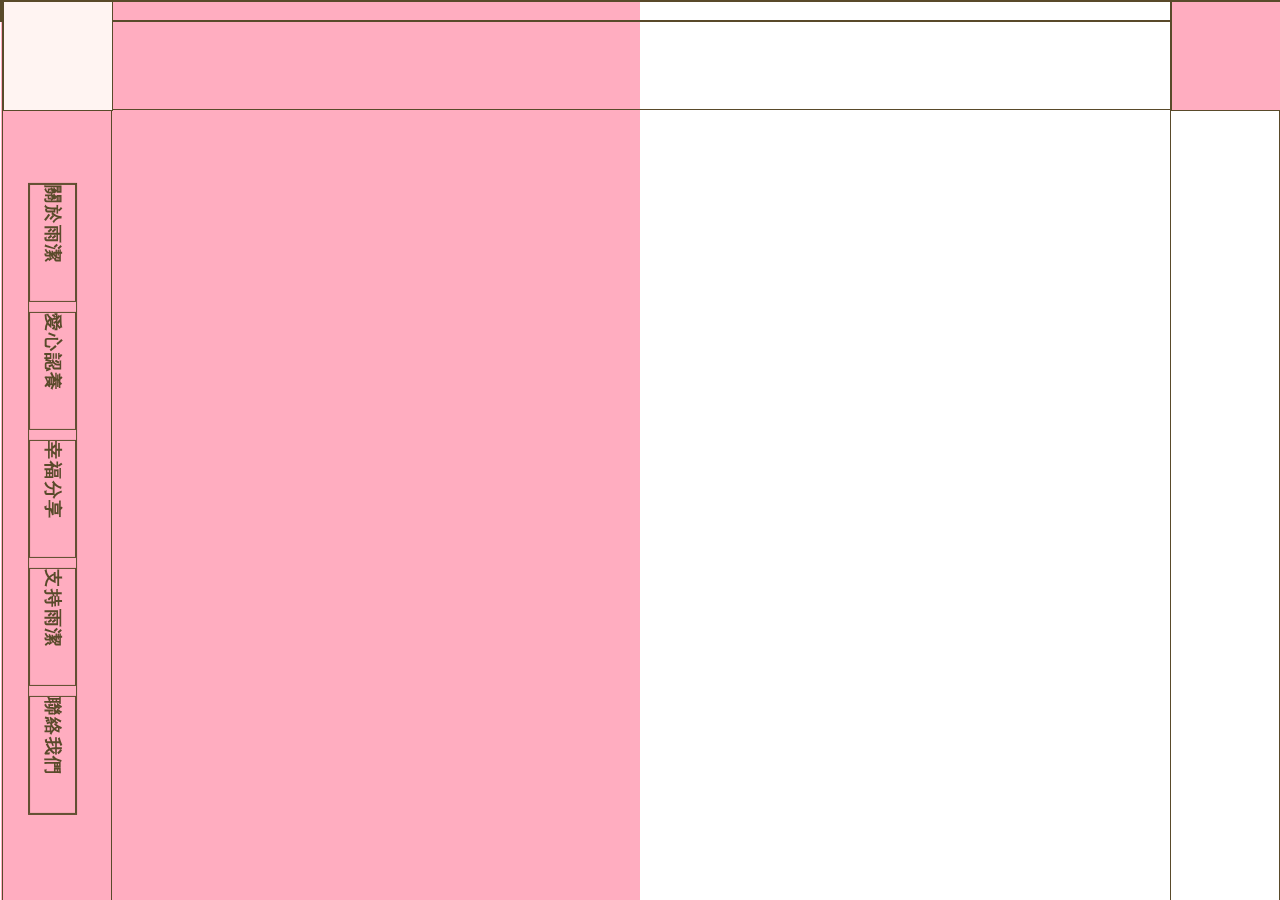
==== about.html @ 796413eb "0829  建立小區塊pug" ====
<!DOCTYPE html>
<html lang="zh">
  <head>
    <meta charset="UTF-8" name="viewport" content="width=device-width, initial-scale=1.0, user-scalable=no"/>
    <title>林雨潔貓咪中途之家 | 關於雨潔</title>
    <link rel="stylesheet" href="style.css"/>
    <inculde>burger.html</inculde>
    <input type="checkbox" id="burger"/>
    <div class="burger"><a href="about.html"><img src="imgs/icon1.svg" alt="icon1"/>
        <h6>關於雨潔</h6></a><a href="#"><img src="imgs/icon2.svg" alt="icon2"/>
        <h6>愛心認養</h6></a><a href="#"><img src="imgs/icon3.svg" alt="icon3"/>
        <h6>幸福分享</h6></a><a href="#"><img src="imgs/icon4.svg" alt="icon4"/>
        <h6>支持雨潔</h6></a><a href="#"><img src="imgs/icon5.svg" alt="icon5"/>
        <h6>聯絡我們</h6></a><a class="x" href="#">&#10005</a>
    </div>
  </head>
  <body>
<div class="boxu"></div>
<div class="boxl">
  <div class="box1">
    <label for="burger">&#9776</label>
  </div>
</div>
<div class="boxr">
  <div class="box2"></div>
</div>
<div class="menu"><a href="#">關於雨潔</a><a href="#">愛心認養</a><a href="#">幸福分享</a><a href="#">支持雨潔</a><a href="#">聯絡我們</a></div>
  </body>
</html>
---- style.css ----
@charset "UTF-8";
html, body {
  background: -webkit-gradient(linear, left top, right top, color-stop(50%, #ffadc0), color-stop(0%, #fff));
  background: linear-gradient(to right, #ffadc0 50%, #fff 0%);
  /* 粉色#ffadc0 膚色#fff4f2 */
}

* {
  border: 0.1px solid #594a2a;
  font-family: 微軟正黑體;
  text-decoration: none;
  font-weight: bold;
  color: #594a2a;
  margin: 0;
  padding: 0;
}

/* 裝飾背景 */
.boxu {
  width: 100vw;
  height: 12vh;
  position: fixed;
  top: 0;
}

.boxl {
  height: 100vh;
  width: 12vh;
  position: fixed;
  top: 0;
}

.box1 {
  background-color: #fff4f2;
  height: 12vh;
  width: 12vh;
}

.boxr {
  height: 100vh;
  width: 12vh;
  position: fixed;
  top: 0;
  right: 0;
}

.box2 {
  background-color: #ffadc0;
  height: 12vh;
  width: 12vh;
}

/* 選單 顯示 */
.menu {
  width: 70vh;
  display: -ms-grid;
  display: grid;
  -ms-grid-columns: 1fr 1fr 1fr 1fr 1fr;
      grid-template-columns: 1fr 1fr 1fr 1fr 1fr;
  grid-gap: 10px;
  position: fixed;
  z-index: 10;
  top: 55%;
  -webkit-transform: translate(-42%, -42%) rotate(90deg);
          transform: translate(-42%, -42%) rotate(90deg);
}

.menu a {
  display: inline;
  font-size: 18px;
  letter-spacing: 0.1em;
  line-height: 5vh;
}

/* 選單 漢堡選單 */
.box1 label {
  display: none;
  width: 8vh;
  height: 8vh;
  text-align: center;
  line-height: 8vh;
  font-size: 30px;
}

.burger {
  display: none;
  background-color: rgba(89, 74, 42, 0.9);
  width: 100vw;
  height: 100vh;
  padding: 5vh 0;
  position: fixed;
  top: 0;
  left: 0;
  z-index: 14;
}

.burger a {
  text-align: center;
}

.burger h6 {
  font-size: 24px;
  color: #ffffff;
  margin-bottom: 20px;
}

.burger img {
  display: block;
  width: 5vh;
  margin: 0 auto;
}

.burger .x {
  display: block;
  color: #ffffff;
  font-size: 50px;
  text-align: center;
}

/* 內容區域 */
#title {
  width: 230px;
  position: fixed;
  z-index: 12;
  top: 50%;
  left: 15.8%;
}

#title h1 {
  font-size: 32px;
}

#title h1 span {
  display: block;
  font-size: 64px;
}

.pic {
  background-color: #fff4f2;
  width: 65vw;
  height: 76vh;
  position: fixed;
  top: 12vh;
  right: 12vh;
}

#content {
  background-color: rgba(89, 74, 42, 0.4);
  width: 650px;
  position: fixed;
  bottom: 0;
  right: 0;
}

#content h2 {
  margin: 40px 100px;
  color: #ffffff;
  text-align: center;
  letter-spacing: 0.5em;
}

#content hr {
  margin: 15px 0;
}

#content p {
  font-size: 16px;
  text-indent: 2em;
  color: #ffffff;
  margin: 0 5px;
  text-align: justify;
  line-height: 1.7em;
  letter-spacing: 0.1em;
}

@media screen and (max-width: 1023px) {
  .box1 label {
    display: inline-block;
  }
  .burger {
    display: none;
  }
  #burger:checked + .burger {
    display: inline-block;
  }
  .boxu {
    height: 8vh;
  }
  .boxl {
    width: 8vh;
  }
  .box1 {
    height: 8vh;
    width: 8vh;
  }
  .boxr {
    width: 8vh;
  }
  .box2 {
    height: 8vh;
    width: 8vh;
  }
  .menu {
    display: none;
  }
  #title {
    position: fixed;
    top: 30%;
    left: 10.8%;
  }
  #title h1 {
    font-size: 32px;
  }
  #title h1 span {
    font-size: 64px;
  }
  .pic {
    width: 65.4vw;
    height: 84vh;
    position: fixed;
    top: 8vh;
    right: 8vh;
  }
  #content {
    width: 85vw;
  }
  #content h2 {
    margin: 30px 50px;
  }
  #content hr {
    margin: 10px 0;
  }
}

@media screen and (max-width: 767px) {
  #content {
    width: 100vw;
  }
  #content h2 {
    margin: 15px 20px;
    letter-spacing: 0.2em;
  }
  #content hr {
    margin: 5px 0;
  }
  #content p {
    margin: 0 3px;
    line-height: 1.3em;
  }
}
/*# sourceMappingURL=style.css.map */
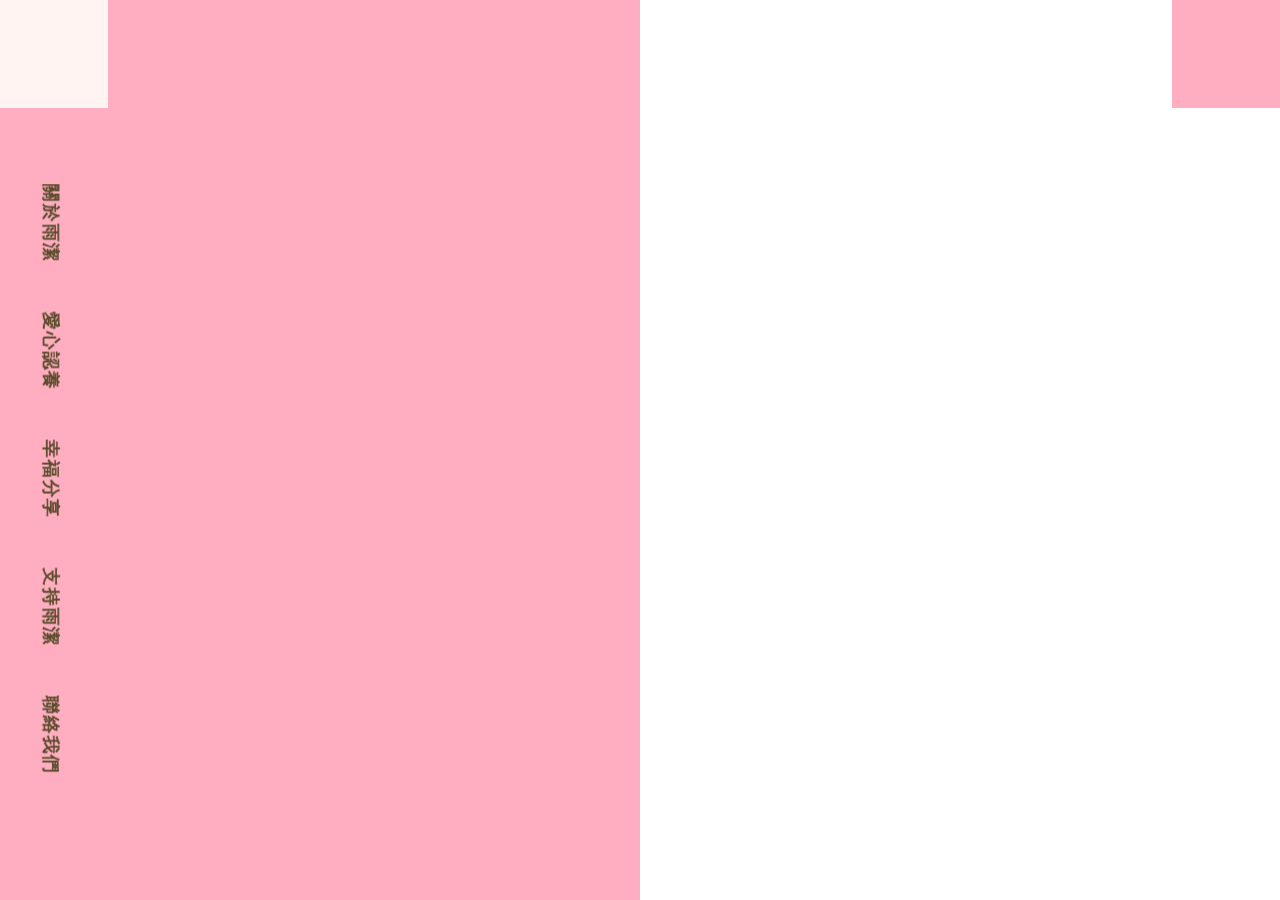
==== commit c774c2f7: "0829 QQQ" ====
--- a/about.html
+++ b/about.html
@@ -4,7 +4,6 @@
     <meta charset="UTF-8" name="viewport" content="width=device-width, initial-scale=1.0, user-scalable=no"/>
     <title>林雨潔貓咪中途之家 | 關於雨潔</title>
     <link rel="stylesheet" href="style.css"/>
-    <inculde>burger.html</inculde>
     <input type="checkbox" id="burger"/>
     <div class="burger"><a href="about.html"><img src="imgs/icon1.svg" alt="icon1"/>
         <h6>關於雨潔</h6></a><a href="#"><img src="imgs/icon2.svg" alt="icon2"/>
@@ -22,8 +21,8 @@
   </div>
 </div>
 <div class="boxr">
-  <div class="box2"></div>
+  <div class="box2"> </div>
 </div>
-<div class="menu"><a href="#">關於雨潔</a><a href="#">愛心認養</a><a href="#">幸福分享</a><a href="#">支持雨潔</a><a href="#">聯絡我們</a></div>
+<div class="menu"><a href="about.html">關於雨潔</a><a href="#">愛心認養</a><a href="#">幸福分享</a><a href="#">支持雨潔</a><a href="#">聯絡我們</a></div>
   </body>
 </html>--- a/style.css
+++ b/style.css
@@ -6,7 +6,6 @@
 }
 
 * {
-  border: 0.1px solid #594a2a;
   font-family: 微軟正黑體;
   text-decoration: none;
   font-weight: bold;
@@ -24,7 +23,6 @@
 }
 
 .boxl {
-  height: 100vh;
   width: 12vh;
   position: fixed;
   top: 0;
@@ -37,7 +35,6 @@
 }
 
 .boxr {
-  height: 100vh;
   width: 12vh;
   position: fixed;
   top: 0;
@@ -144,6 +141,14 @@
   right: 12vh;
 }
 
+.pic #cat-banner {
+  background-image: url(imgs/cat02.png);
+  background-repeat: no-repeat;
+  background-position: 50% 10%;
+  background-size: 100%;
+  height: 100%;
+}
+
 #content {
   background-color: rgba(89, 74, 42, 0.4);
   width: 650px;
@@ -205,7 +210,7 @@
   }
   #title {
     position: fixed;
-    top: 30%;
+    top: 15%;
     left: 10.8%;
   }
   #title h1 {
@@ -221,6 +226,9 @@
     top: 8vh;
     right: 8vh;
   }
+  .pic #cat-banner {
+    background-position: 50% 80%;
+  }
   #content {
     width: 85vw;
   }
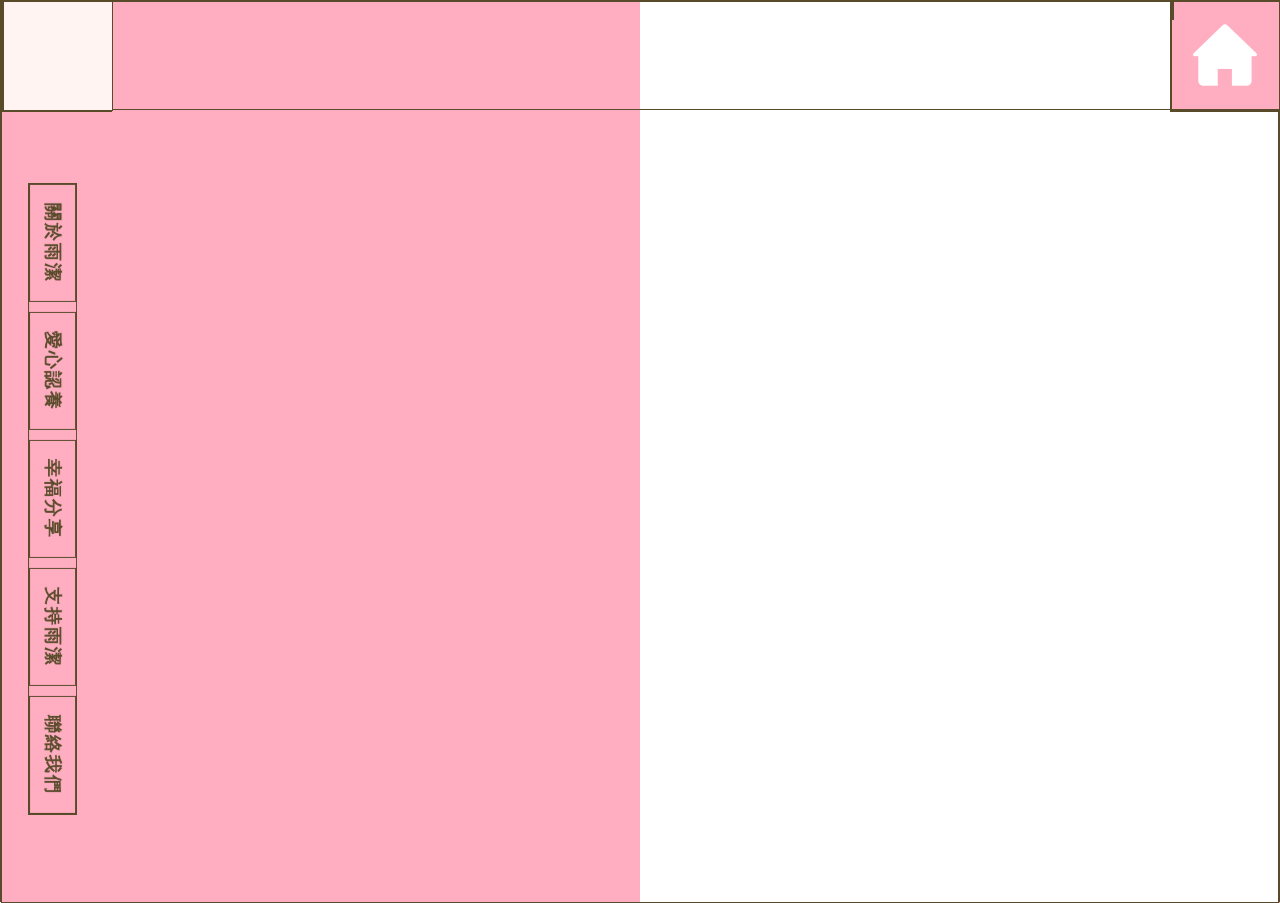
==== commit ec85c79e: "加上home hover" ====
--- a/about.html
+++ b/about.html
@@ -21,7 +21,8 @@
   </div>
 </div>
 <div class="boxr">
-  <div class="box2"> </div>
+  <div class="box2"> <a href="index.html">
+      <div class="home"></div></a></div>
 </div>
 <div class="menu"><a href="about.html">關於雨潔</a><a href="#">愛心認養</a><a href="#">幸福分享</a><a href="#">支持雨潔</a><a href="#">聯絡我們</a></div>
   </body>
--- a/style.css
+++ b/style.css
@@ -1,11 +1,13 @@
 @charset "UTF-8";
 html, body {
+  height: 100vh;
   background: -webkit-gradient(linear, left top, right top, color-stop(50%, #ffadc0), color-stop(0%, #fff));
   background: linear-gradient(to right, #ffadc0 50%, #fff 0%);
   /* 粉色#ffadc0 膚色#fff4f2 */
 }
 
 * {
+  border: 0.1px solid #594a2a;
   font-family: 微軟正黑體;
   text-decoration: none;
   font-weight: bold;
@@ -41,10 +43,21 @@
   right: 0;
 }
 
-.box2 {
+.boxr .box2 {
   background-color: #ffadc0;
   height: 12vh;
   width: 12vh;
+}
+
+.home {
+  background-image: url(imgs/home.png);
+  background-repeat: no-repeat;
+  background-position: center;
+  width: 12vh;
+  height: 12vh;
+  position: fixed;
+  top: 0;
+  right: 0;
 }
 
 /* 選單 顯示 */
@@ -67,6 +80,11 @@
   font-size: 18px;
   letter-spacing: 0.1em;
   line-height: 5vh;
+  text-align: center;
+}
+
+.menu a:hover {
+  background-color: rgba(255, 255, 255, 0.8);
 }
 
 /* 選單 漢堡選單 */
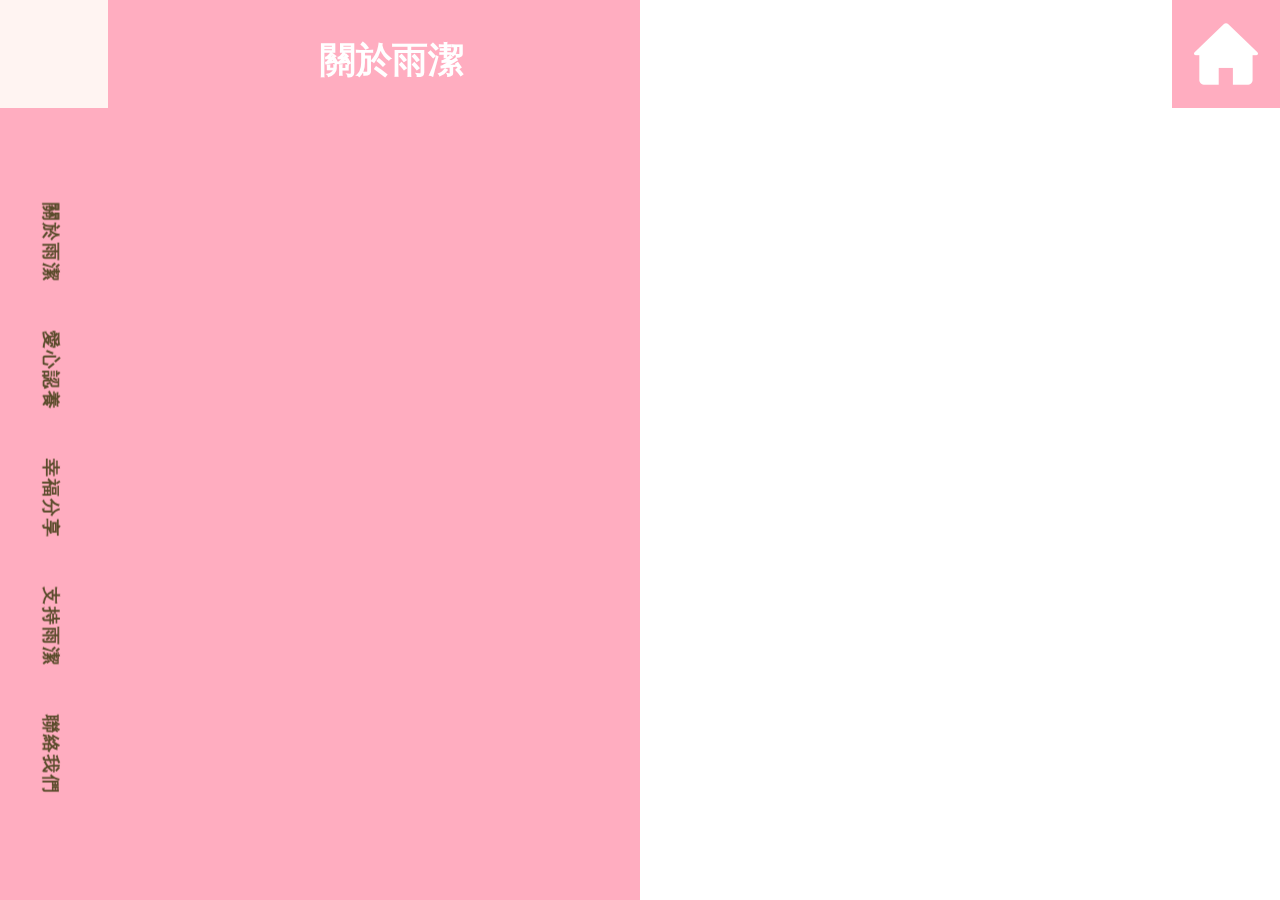
==== commit 5f82b866: "關於我 標題" ====
--- a/about.html
+++ b/about.html
@@ -24,6 +24,6 @@
   <div class="box2"> <a href="index.html">
       <div class="home"></div></a></div>
 </div>
-<div class="menu"><a href="about.html">關於雨潔</a><a href="#">愛心認養</a><a href="#">幸福分享</a><a href="#">支持雨潔</a><a href="#">聯絡我們</a></div>
+<div class="menu"><a href="about.html">關於雨潔</a><a href="#">愛心認養</a><a href="#">幸福分享</a><a href="#">支持雨潔</a><a href="#">聯絡我們</a></div><span class="pgname">關於雨潔</span>
   </body>
 </html>--- a/style.css
+++ b/style.css
@@ -7,7 +7,6 @@
 }
 
 * {
-  border: 0.1px solid #594a2a;
   font-family: 微軟正黑體;
   text-decoration: none;
   font-weight: bold;
@@ -49,7 +48,7 @@
   width: 12vh;
 }
 
-.home {
+.boxr .box2 .home {
   background-image: url(imgs/home.png);
   background-repeat: no-repeat;
   background-position: center;
@@ -84,7 +83,7 @@
 }
 
 .menu a:hover {
-  background-color: rgba(255, 255, 255, 0.8);
+  background-color: #fff4f2;
 }
 
 /* 選單 漢堡選單 */
@@ -196,6 +195,14 @@
   letter-spacing: 0.1em;
 }
 
+.pgname {
+  color: #fff;
+  font-size: 36px;
+  position: fixed;
+  top: 4vh;
+  left: 25%;
+}
+
 @media screen and (max-width: 1023px) {
   .box1 label {
     display: inline-block;
@@ -219,9 +226,13 @@
   .boxr {
     width: 8vh;
   }
-  .box2 {
-    height: 8vh;
-    width: 8vh;
+  .boxr .box2 {
+    height: 8vh;
+    width: 8vh;
+  }
+  .boxr .box2 .home {
+    width: 8vh;
+    height: 8vh;
   }
   .menu {
     display: none;
@@ -256,6 +267,11 @@
   #content hr {
     margin: 10px 0;
   }
+  .pgname {
+    font-size: 24px;
+    position: fixed;
+    top: 2.5vh;
+  }
 }
 
 @media screen and (max-width: 767px) {
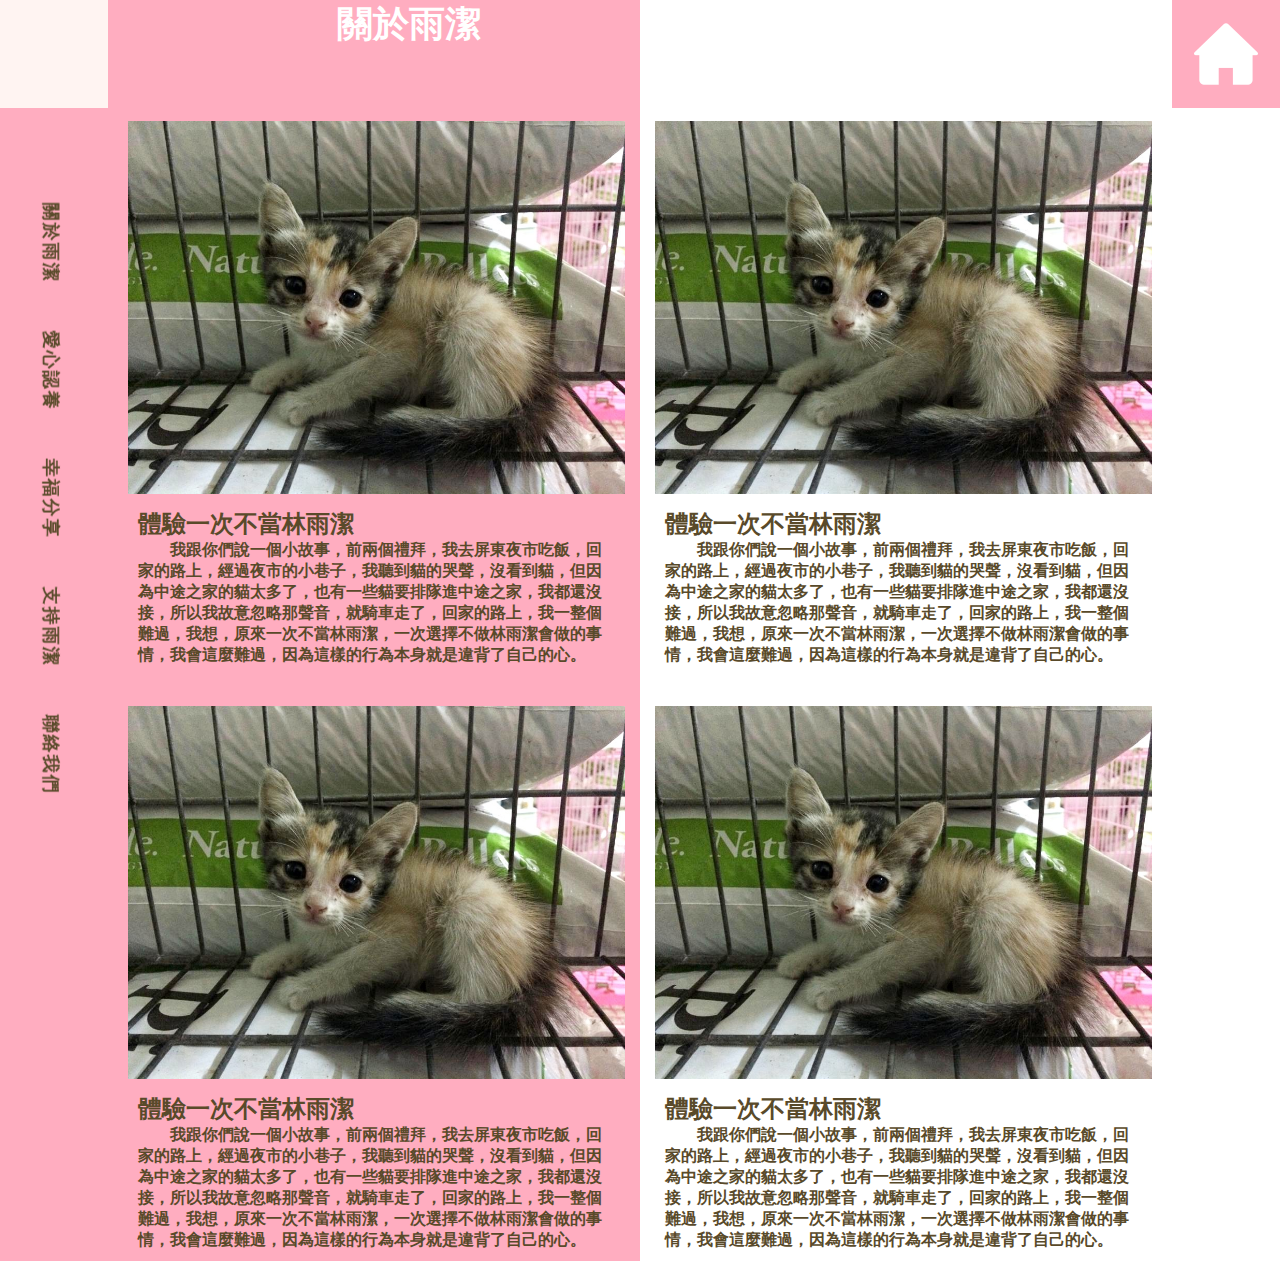
==== commit d4c9da5b: "190910" ====
--- a/about.html
+++ b/about.html
@@ -25,5 +25,27 @@
       <div class="home"></div></a></div>
 </div>
 <div class="menu"><a href="about.html">關於雨潔</a><a href="#">愛心認養</a><a href="#">幸福分享</a><a href="#">支持雨潔</a><a href="#">聯絡我們</a></div><span class="pgname">關於雨潔</span>
+    <section id="course">
+      <div><img src="imgs/about01.png" alt="示意圖"/>
+        <div class="text"><span>體驗一次不當林雨潔</span>
+          <p>我跟你們說一個小故事，前兩個禮拜，我去屏東夜市吃飯，回家的路上，經過夜市的小巷子，我聽到貓的哭聲，沒看到貓，但因為中途之家的貓太多了，也有一些貓要排隊進中途之家，我都還沒接，所以我故意忽略那聲音，就騎車走了，回家的路上，我一整個難過，我想，原來一次不當林雨潔，一次選擇不做林雨潔會做的事情，我會這麼難過，因為這樣的行為本身就是違背了自己的心。</p>
+        </div>
+      </div>
+      <div><img src="imgs/about01.png" alt="示意圖"/>
+        <div class="text"><span>體驗一次不當林雨潔</span>
+          <p>我跟你們說一個小故事，前兩個禮拜，我去屏東夜市吃飯，回家的路上，經過夜市的小巷子，我聽到貓的哭聲，沒看到貓，但因為中途之家的貓太多了，也有一些貓要排隊進中途之家，我都還沒接，所以我故意忽略那聲音，就騎車走了，回家的路上，我一整個難過，我想，原來一次不當林雨潔，一次選擇不做林雨潔會做的事情，我會這麼難過，因為這樣的行為本身就是違背了自己的心。</p>
+        </div>
+      </div>
+      <div><img src="imgs/about01.png" alt="示意圖"/>
+        <div class="text"><span>體驗一次不當林雨潔</span>
+          <p>我跟你們說一個小故事，前兩個禮拜，我去屏東夜市吃飯，回家的路上，經過夜市的小巷子，我聽到貓的哭聲，沒看到貓，但因為中途之家的貓太多了，也有一些貓要排隊進中途之家，我都還沒接，所以我故意忽略那聲音，就騎車走了，回家的路上，我一整個難過，我想，原來一次不當林雨潔，一次選擇不做林雨潔會做的事情，我會這麼難過，因為這樣的行為本身就是違背了自己的心。</p>
+        </div>
+      </div>
+      <div><img src="imgs/about01.png" alt="示意圖"/>
+        <div class="text"><span>體驗一次不當林雨潔</span>
+          <p>我跟你們說一個小故事，前兩個禮拜，我去屏東夜市吃飯，回家的路上，經過夜市的小巷子，我聽到貓的哭聲，沒看到貓，但因為中途之家的貓太多了，也有一些貓要排隊進中途之家，我都還沒接，所以我故意忽略那聲音，就騎車走了，回家的路上，我一整個難過，我想，原來一次不當林雨潔，一次選擇不做林雨潔會做的事情，我會這麼難過，因為這樣的行為本身就是違背了自己的心。</p>
+        </div>
+      </div>
+    </section>
   </body>
 </html>--- a/style.css
+++ b/style.css
@@ -68,7 +68,6 @@
       grid-template-columns: 1fr 1fr 1fr 1fr 1fr;
   grid-gap: 10px;
   position: fixed;
-  z-index: 10;
   top: 55%;
   -webkit-transform: translate(-42%, -42%) rotate(90deg);
           transform: translate(-42%, -42%) rotate(90deg);
@@ -84,6 +83,8 @@
 
 .menu a:hover {
   background-color: #fff4f2;
+  -webkit-transition-delay: 0.1s;
+          transition-delay: 0.1s;
 }
 
 /* 選單 漢堡選單 */
@@ -105,7 +106,6 @@
   position: fixed;
   top: 0;
   left: 0;
-  z-index: 14;
 }
 
 .burger a {
@@ -135,7 +135,6 @@
 #title {
   width: 230px;
   position: fixed;
-  z-index: 12;
   top: 50%;
   left: 15.8%;
 }
@@ -198,9 +197,35 @@
 .pgname {
   color: #fff;
   font-size: 36px;
-  position: fixed;
-  top: 4vh;
-  left: 25%;
+  margin: 0 0 0 25%;
+}
+
+#course {
+  margin: 8vh auto 0;
+  width: 80vw;
+  display: -ms-grid;
+  display: grid;
+  -ms-grid-columns: 1fr 1fr;
+      grid-template-columns: 1fr 1fr;
+  grid-gap: 30px;
+}
+
+#course img {
+  width: 100%;
+  display: inline-block;
+}
+
+#course .text {
+  padding: 10px 10px;
+}
+
+#course .text span {
+  font-size: 24px;
+}
+
+#course .text p {
+  display: inline-block;
+  text-indent: 2em;
 }
 
 @media screen and (max-width: 1023px) {
